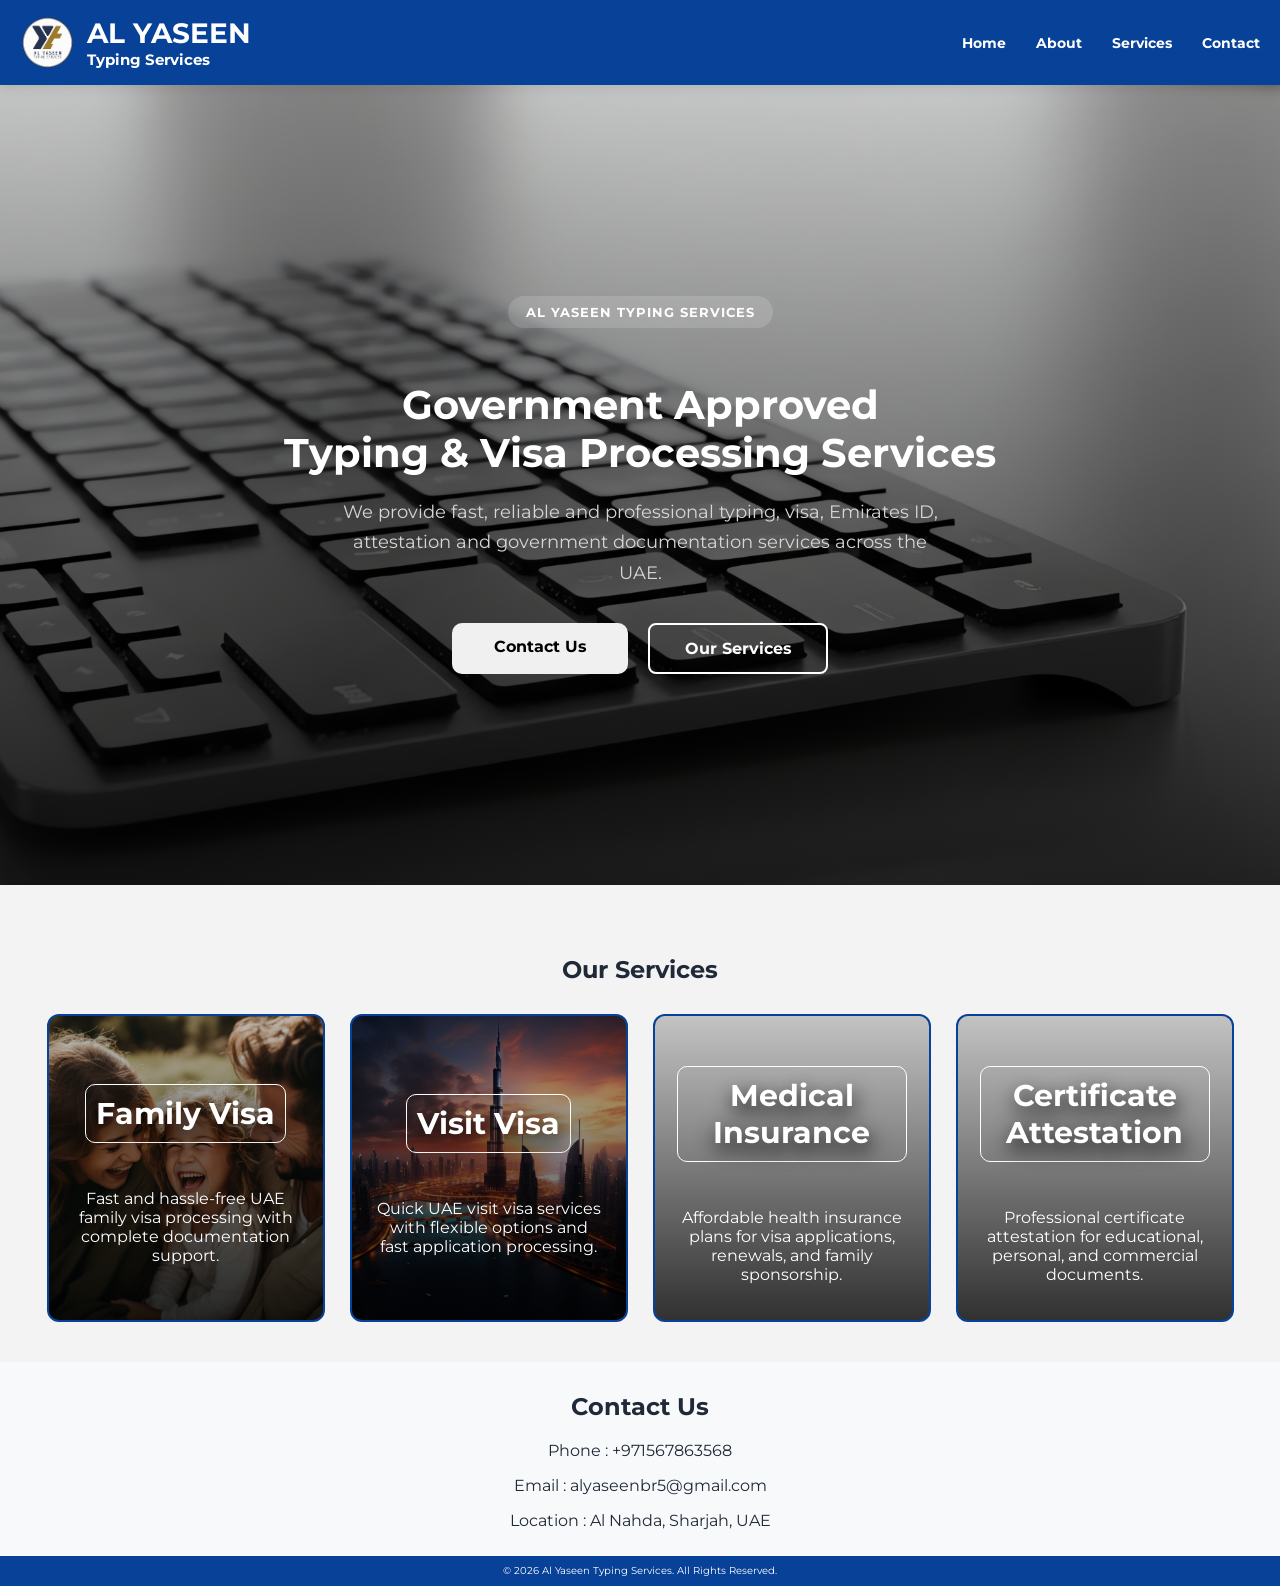
==== index.html @ 291fae6a "css upodations" ====
<!DOCTYPE html>
<html lang="en">

<head>

    <meta charset="UTF-8">

    <meta name="viewport" content="width=device-width, initial-scale=1.0">

    <title>Al Yaseen Typing Services</title>

    <link rel="icon" type="image/png" href="images/favicon.png">

    <link rel="preconnect" href="https://fonts.googleapis.com">

    <link rel="preconnect" href="https://fonts.gstatic.com" crossorigin>

    <link href="https://fonts.googleapis.com/css2?family=Montserrat:wght@400;600;700&display=swap" rel="stylesheet"> 

    <link rel="stylesheet" href="css/style.css">

</head>

<body>

    <header>

        <div class="logo">

            <img src="images/logo.png" alt="Al Yaseen Logo">

            <div class="logo-text">

                <h1>AL YASEEN</h1>
                <p>Typing Services</p>
                
            </div>
        </div>

        <nav>

            <a href="#">Home</a>

            <a href="#">About</a>

            <a href="#">Services</a>

            <a href="#">Contact</a>

        </nav>

    </header>
    
    <section id="hero">

        <span class="hero-tag">
            AL YASEEN TYPING SERVICES </span>

        <h2>Government Approved <br> Typing & Visa Processing Services</h2>
        
        <p>
            We provide fast, reliable and professional typing,
            visa, Emirates ID, attestation and government
            documentation services across the UAE.
        </p>

        <div class="hero-buttons">

            <a href="#contact" class="btn-primary">Contact Us</a>
            <a href="#services" class="btn-secondary">Our Services</a>
            
        </div>
    </section>

    <section id="services">

        <h2>Our Services</h2>

        <div class="services-container">

        <div class = "service-card family-card" >
            <h3>Family Visa </h3>

            <p>
                Fast and hassle-free UAE family visa processing with complete documentation support.
            </p>
        </div>

        <div class = "service-card visit-card" >
            <h3>Visit Visa</h3>
            <p>
                Quick UAE visit visa services with flexible options and fast application processing.
            </p>
        </div>

        <div class = "service-card medical-card">
            <h3>Medical Insurance</h3>
            <p>
                Affordable health insurance plans for visa applications, renewals, and family sponsorship.
            </p>
        </div>

        <div class = "service-card attestation-card" >
            <h3>Certificate Attestation</h3>
            <p>
                Professional certificate attestation for educational, personal, and commercial documents.
            </p>
        </div>
        </div>
    </section>


    <section id="contact">
        <h2>Contact Us</h2>

        <p>Phone : +971567863568</p>

        <p>Email : alyaseenbr5@gmail.com</p>

        <p>Location : Al Nahda, Sharjah, UAE</p>
    </section>
    
    <footer>
        <p>
            © 2026 Al Yaseen Typing Services. All Rights Reserved.
        </p>
    </footer>

</body>

</html>
---- css/style.css ----
body{
background-color: #f3f3f3;
font-family:'Montserrat',sans-serif;
color:#1F2937;
margin: 0;
padding: 0;
}

header{
    background-color: #084298;
    color: white;
    display: flex;
    justify-content: space-between;
    align-items: center;
    padding: 15px 20px;
    font-family: 'Montserrat', sans-serif;
    position: sticky;
    top: 0;
    box-shadow: 0 2px 12px rgba(0,0,0,.10);
    z-index: 1000;
    
}

header h1{
    margin: 0;
    font-size: 30px;
}

.logo{
    display: flex;
    align-items: center;
    gap: 12px;
}

.logo img{
    width: 55px;
    height: 55px;
}

.logo-text h1{
    margin: 0;
    font-size: 28px;
}

.logo-text p{
    margin: 0;
    font-size: 15px;
    color: #ffffff;
    font-weight: bold;
}

nav{
    display: flex;
    gap: 30px;
    margin: 0;

}

nav a{
    color: white;
    text-decoration: none;
    font-size: 14px;
    font-weight: bold;
    position: relative;
    transition: .3s;
}

nav a:hover{
    color: #dbb04d;
}

#hero {

    background: linear-gradient(rgba(0,0,0,0.20), rgba(0,0,0,0.80)),url("../images/hero.jpg");
    background-size: cover;
    background-position: center;
    background-repeat: no-repeat;

    text-align: center;
    min-height:80vh;
    display:flex;
    flex-direction:column;
    justify-content:center;
    align-items: center;
    
}

.hero-tag{
    display: inline-block;
    background-color: rgba(255,255,255,0.15);
    color: white;
    padding: 8px 18px;
    border-radius: 50px;
    font-size: 13px;
    font-weight: bold;
    letter-spacing: 1px;
    margin-bottom: 20px;
}

#hero h2{
    font-size: 40px;
    line-height: 1.2;
    margin-bottom: 20px;
    color: white;
}

#hero p {
    font-size: 18px;
    max-width: 600px;
    margin: 0 auto;
    line-height: 1.7;
    color: #d6d6d6;
}


.hero-buttons{
    display: flex;
    justify-content: center;
    gap: 20px;
    margin-top: 35px;
}

.btn-primary{
    background-color: #f0f0f0;
    color: rgb(0, 0, 0);
    text-decoration: none;
    padding: 14px 28px;
    border-radius: 10px;
    font-weight: bold;
    transition: 0.3s;
    width: 120px;
    

}

.btn-primary:hover{
    background-color: #0b5ed7;
    color: white;
    transform:translateY(-3px);
    box-shadow:0 8px 20px rgba(0,0,0,.25);
}

.btn-secondary{
    background: transparent;
    color: white;
    text-decoration: none;
    padding: 14px 28px;
    border: 2px solid white;
    border-radius: 8px;
    font-weight: bold;
    transition: 0.3s;
    width: 120px;
}

.btn-secondary:hover{
    background-color: white;
    color: #084298;
    transform:translateY(-3px);
    box-shadow:0 8px 20px rgba(0,0,0,.25);
}

.services-container{
    display: flex;
    justify-content: center;
    gap: 25px;
    flex-wrap: wrap;
    align-items: center;
    
}

.service-card {
    display: flex;
    flex-direction: column;
    justify-content: center;
    align-items: center;
    background-color: rgb(255, 255, 255);
    padding: 22px;
    border: 2px solid #084298;
    border-radius: 12px;
    text-align: center;
    transition: transform 0.3s ease, box-shadow 0.3s ease;
    width: 230px;
    color: white;
    height: 260px;
}
.service-card h3{
    color: #ffffff;
    font-weight: bold;
    font-size: 30px;
    text-shadow: 2px 8px 20px rgba(0,0,0,1);
    border: 1px solid;
    padding: 10px;
    border-radius: 10px;

}

.service-card:hover{
    transform: scale(1.05);
    box-shadow: 0 8px 20px rgba(0,0,0,0.15);
    border-color:#FFD166;
}

.family-card{
    background: linear-gradient(rgba(0,0,0,0.20),rgba(0,0,0,0.80)),url("../images/family.jpg");
    background-size: cover;
    background-position: center;
    background-repeat: no-repeat;
}

.visit-card{
    background: linear-gradient(rgba(0,0,0,0.20),rgba(0,0,0,0.80)),url("../images/visit.jpg");
    background-size: cover;
    background-position: center;
    background-repeat: no-repeat;
}

.medical-card{
    background: linear-gradient(rgba(0,0,0,0.20),rgba(0,0,0,0.80)),url("../images/medical.jpeg");
    background-size: cover;
    background-position: center;
    background-repeat: no-repeat;
}

.attestation-card{
    background: linear-gradient(rgba(0,0,0,0.20),rgba(0,0,0,0.80)),url("../images/attestation.jpg");
    background-size: cover;
    background-position: center;
    background-repeat: no-repeat;
}

#services h2{
    text-align: center;
    padding: 10px;
}

section{
    padding:40px 20px;
}

#contact {
    background: #F8F9FA;
    text-align: center;
    padding: 10px;
}

footer{

    background:#084298;
    color:white;
    display: flex;
    justify-content: center;
    align-items: center;
    text-align:center ;
    padding:5px;
    height: 20px;
    font-size: 10px;
    

}
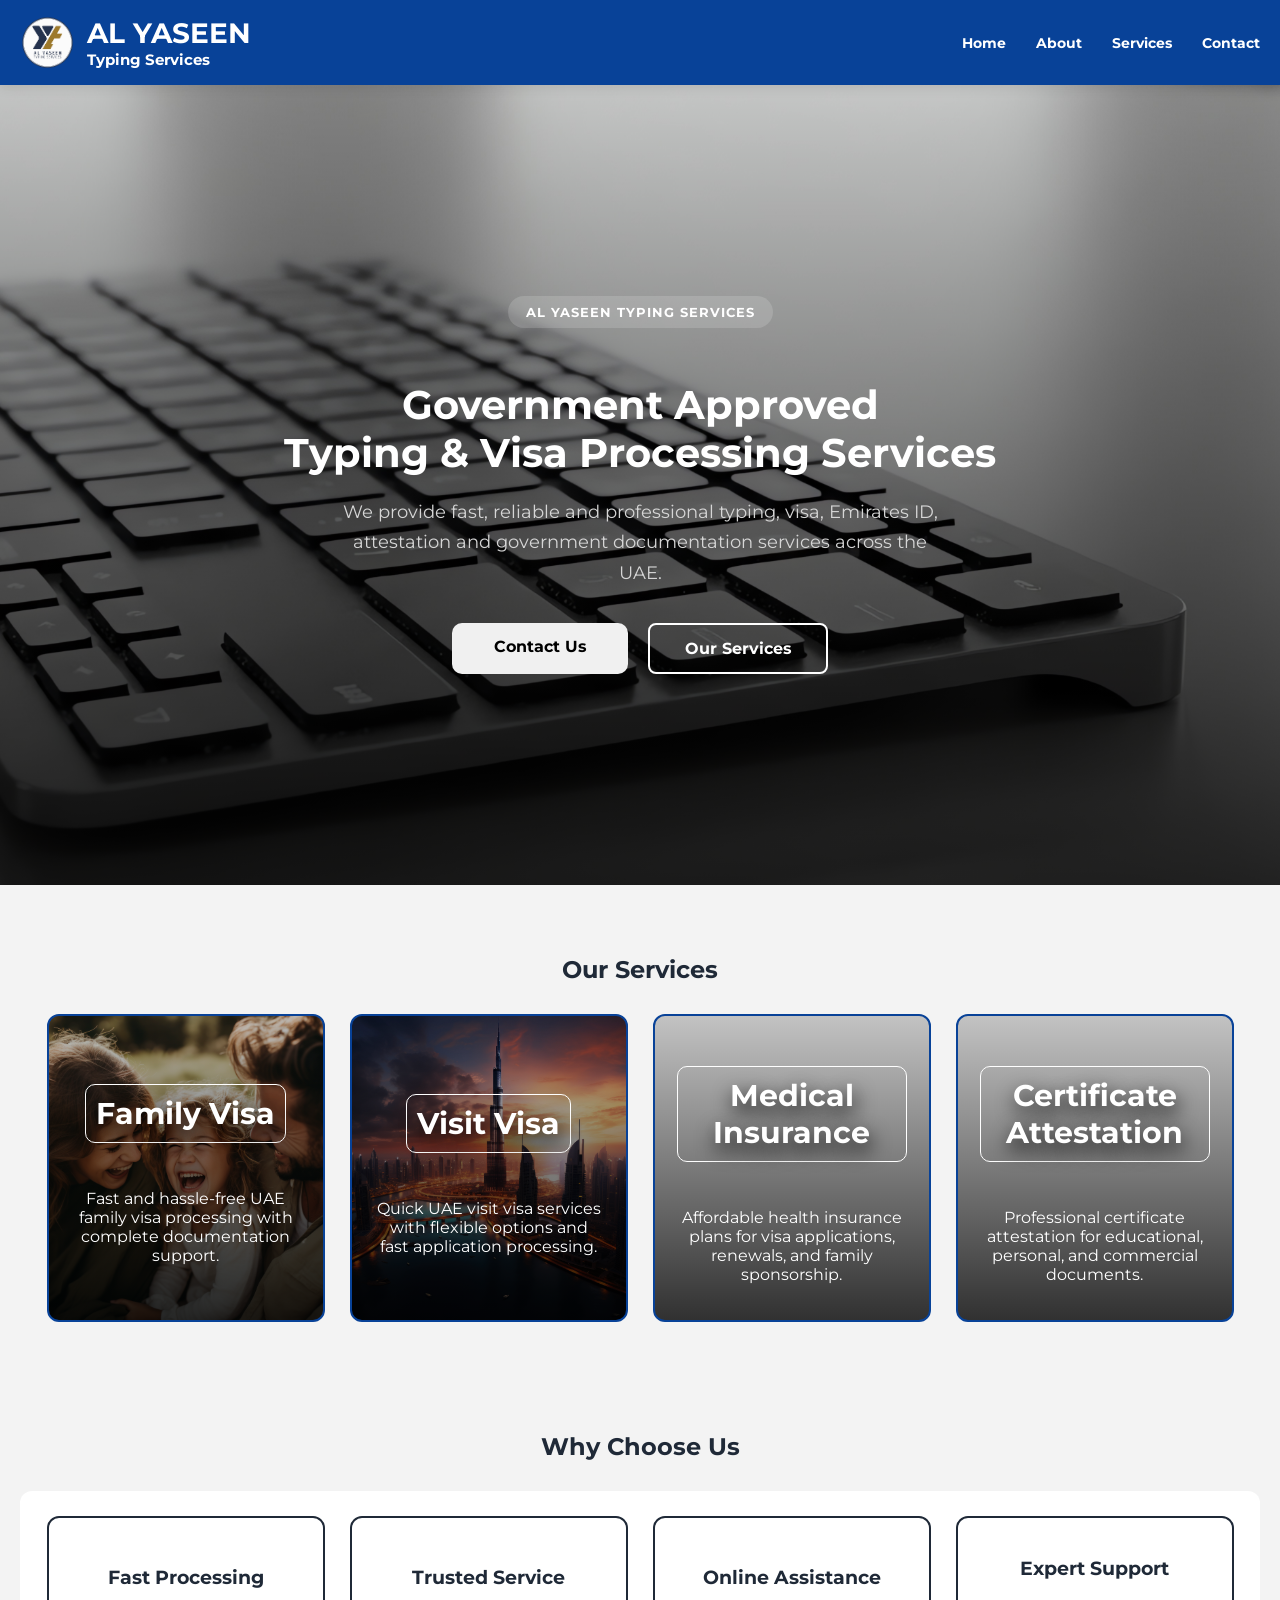
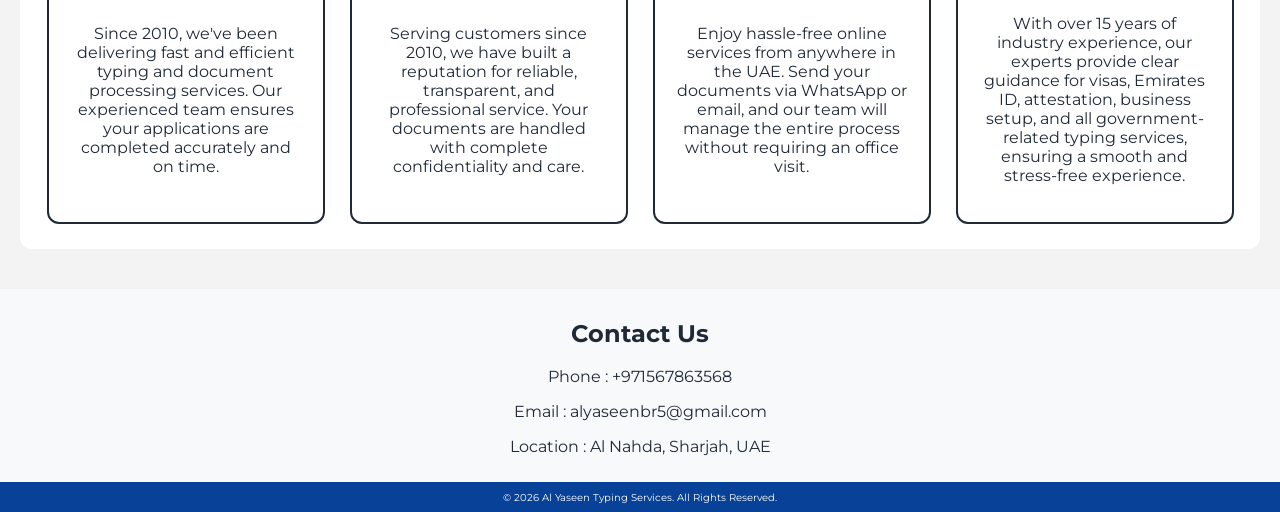
==== commit e81b9110: "pseudo" ====
--- a/index.html
+++ b/index.html
@@ -109,6 +109,39 @@
         </div>
     </section>
 
+    <section id="why">
+        
+            <h2>Why Choose Us</h2>
+            <div class="why-container">
+                <div class="whyus">
+                    <h3>Fast Processing</h3>
+                    <p>
+                        Since 2010, we've been delivering fast and efficient typing and document processing services. Our experienced team ensures your applications are completed accurately and on time.
+                    </p>
+                </div>
+
+                <div class="whyus">
+                    <h3>Trusted Service</h3>
+                    <p>
+                        Serving customers since 2010, we have built a reputation for reliable, transparent, and professional service. Your documents are handled with complete confidentiality and care.
+                    </p>
+                </div>
+
+                <div class="whyus">
+                    <h3>Online Assistance</h3>
+                    <p>
+                        Enjoy hassle-free online services from anywhere in the UAE. Send your documents via WhatsApp or email, and our team will manage the entire process without requiring an office visit.
+                    </p>
+                </div>
+                
+                <div class="whyus">
+                    <h3>Expert Support</h3>
+                    <p>
+                        With over 15 years of industry experience, our experts provide clear guidance for visas, Emirates ID, attestation, business setup, and all government-related typing services, ensuring a smooth and stress-free experience.
+                    </p>
+                </div>
+         </div>
+    </section>
 
     <section id="contact">
         <h2>Contact Us</h2>
--- a/css/style.css
+++ b/css/style.css
@@ -63,10 +63,27 @@
     font-weight: bold;
     position: relative;
     transition: .3s;
+    position: relative;
 }
 
 nav a:hover{
     color: #dbb04d;
+}
+
+nav a::after{
+    content: "";
+    position: absolute;
+    width: 0;
+    height: 2px;
+    left: 0;
+    bottom: -5px;
+    transition: width .3s ease;
+    background: #f3f3f3;
+    display: block;
+}
+
+nav a:hover::after{
+    width: 100%;
 }
 
 #hero {
@@ -237,6 +254,36 @@
     padding:40px 20px;
 }
 
+.why-container{
+    display: flex;
+    justify-content: center;
+    align-items: center;
+    flex-wrap: wrap;
+    padding: 25px;
+    gap: 25px;
+    background-color: white;
+    border-radius: 12px;
+}
+
+#why h2{
+    text-align: center;
+    padding: 10px;
+}
+
+.whyus{
+    display: flex;
+    flex-direction: column;
+    justify-content: center;
+    width: 230px;
+    background-color: rgb(255, 255, 255);;
+    padding: 22px;
+    border: 2px solid;
+    height: 260px;
+    text-align: center;
+    border-radius: 12px;
+    
+}
+
 #contact {
     background: #F8F9FA;
     text-align: center;
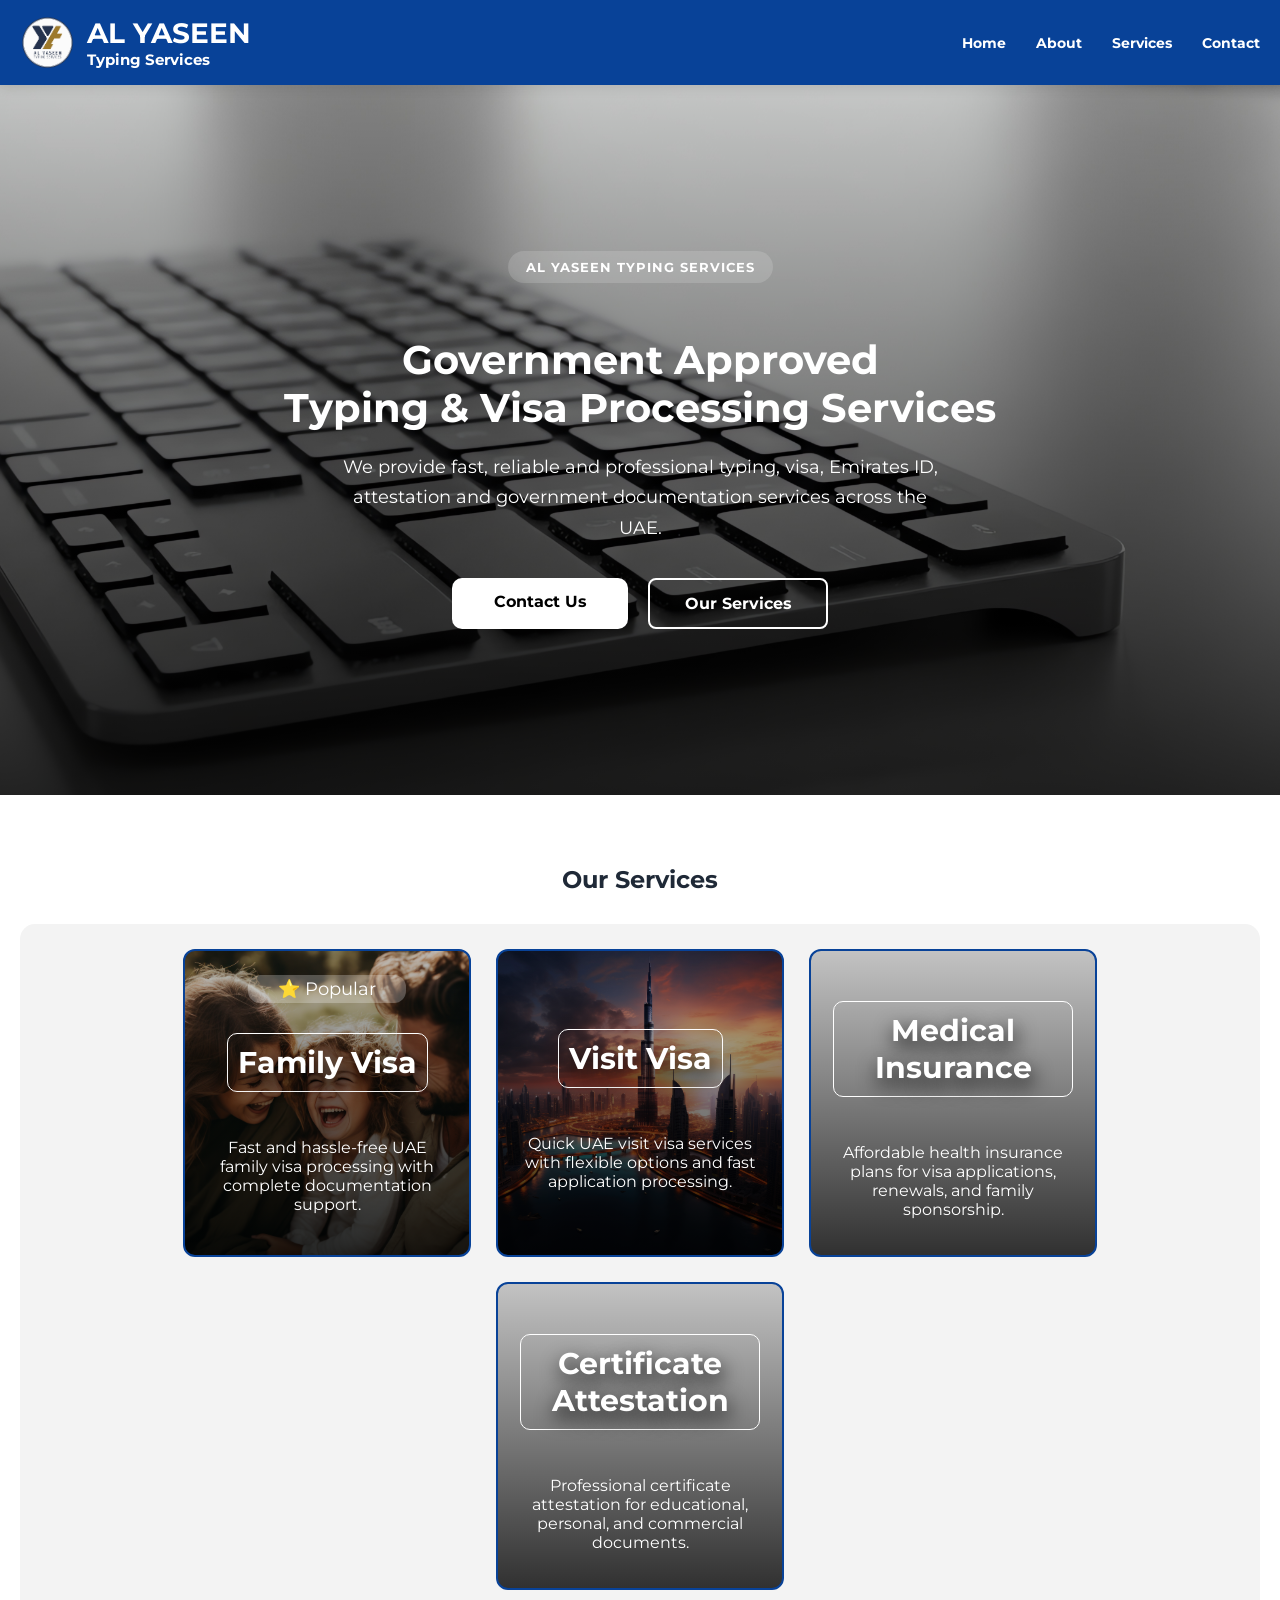
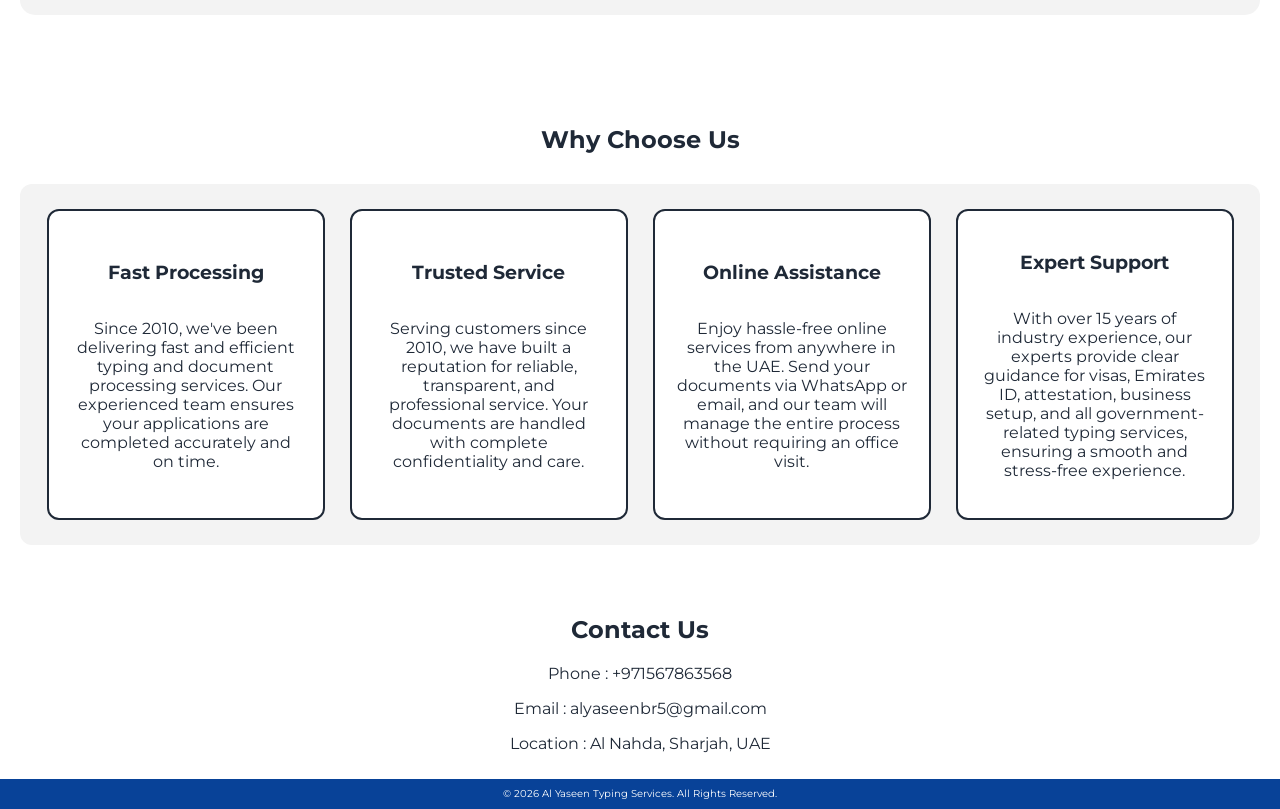
==== commit bc08d011: "new update" ====
--- a/index.html
+++ b/index.html
@@ -43,9 +43,9 @@
 
             <a href="#">About</a>
 
-            <a href="#">Services</a>
+            <a href="#services">Services</a>
 
-            <a href="#">Contact</a>
+            <a href="#contact">Contact</a>
 
         </nav>
 
@@ -79,6 +79,7 @@
         <div class="services-container">
 
         <div class = "service-card family-card" >
+            <span id="fam-badge">⭐ Popular</span>
             <h3>Family Visa </h3>
 
             <p>
@@ -137,7 +138,7 @@
                 <div class="whyus">
                     <h3>Expert Support</h3>
                     <p>
-                        With over 15 years of industry experience, our experts provide clear guidance for visas, Emirates ID, attestation, business setup, and all government-related typing services, ensuring a smooth and stress-free experience.
+                       With over 15 years of industry experience, our experts provide clear guidance for visas, Emirates ID, attestation, business setup, and all government-related typing services, ensuring a smooth and stress-free experience.
                     </p>
                 </div>
          </div>
--- a/css/style.css
+++ b/css/style.css
@@ -1,14 +1,23 @@
+:root{
+    --primary-color:#084298;
+    --secondary-color:#dbb04d;
+    --text-color:#1F2937;
+    --background-color:#f3f3f3;
+    --white:#ffffff;
+    --container-bg :#f1f1f1;
+}
+
 body{
-background-color: #f3f3f3;
+background-color: var(--white);
 font-family:'Montserrat',sans-serif;
-color:#1F2937;
+color:var(--text-color);
 margin: 0;
 padding: 0;
 }
 
 header{
-    background-color: #084298;
-    color: white;
+    background-color: var(--primary-color);
+    color: var(--white);
     display: flex;
     justify-content: space-between;
     align-items: center;
@@ -45,7 +54,7 @@
 .logo-text p{
     margin: 0;
     font-size: 15px;
-    color: #ffffff;
+    color: var(--white);
     font-weight: bold;
 }
 
@@ -57,7 +66,7 @@
 }
 
 nav a{
-    color: white;
+    color: var(--white);
     text-decoration: none;
     font-size: 14px;
     font-weight: bold;
@@ -67,7 +76,7 @@
 }
 
 nav a:hover{
-    color: #dbb04d;
+    color: var(--secondary-color);
 }
 
 nav a::after{
@@ -78,7 +87,7 @@
     left: 0;
     bottom: -5px;
     transition: width .3s ease;
-    background: #f3f3f3;
+    background: var(--background-color);
     display: block;
 }
 
@@ -94,7 +103,7 @@
     background-repeat: no-repeat;
 
     text-align: center;
-    min-height:80vh;
+    min-height:70vh;
     display:flex;
     flex-direction:column;
     justify-content:center;
@@ -105,7 +114,7 @@
 .hero-tag{
     display: inline-block;
     background-color: rgba(255,255,255,0.15);
-    color: white;
+    color: var(--white);
     padding: 8px 18px;
     border-radius: 50px;
     font-size: 13px;
@@ -118,7 +127,7 @@
     font-size: 40px;
     line-height: 1.2;
     margin-bottom: 20px;
-    color: white;
+    color: var(--white);
 }
 
 #hero p {
@@ -126,7 +135,7 @@
     max-width: 600px;
     margin: 0 auto;
     line-height: 1.7;
-    color: #d6d6d6;
+    color: var(--white);
 }
 
 
@@ -138,7 +147,7 @@
 }
 
 .btn-primary{
-    background-color: #f0f0f0;
+    background-color: var(--white);
     color: rgb(0, 0, 0);
     text-decoration: none;
     padding: 14px 28px;
@@ -151,15 +160,15 @@
 }
 
 .btn-primary:hover{
-    background-color: #0b5ed7;
-    color: white;
+    background-color: var(--primary-color);
+    color: var(--white);
     transform:translateY(-3px);
     box-shadow:0 8px 20px rgba(0,0,0,.25);
 }
 
 .btn-secondary{
     background: transparent;
-    color: white;
+    color: var(--white);
     text-decoration: none;
     padding: 14px 28px;
     border: 2px solid white;
@@ -170,8 +179,8 @@
 }
 
 .btn-secondary:hover{
-    background-color: white;
-    color: #084298;
+    background-color: var(--white);
+    color: var(--primary-color);
     transform:translateY(-3px);
     box-shadow:0 8px 20px rgba(0,0,0,.25);
 }
@@ -182,26 +191,52 @@
     gap: 25px;
     flex-wrap: wrap;
     align-items: center;
-    
-}
+    padding: 25px;
+    background-color: var(--background-color);
+    border-radius: 15px;
+
+
+}
+
+/* .services-container{
+    display: grid;
+    grid-template-columns: repeat(3, 1fr);
+    gap: 30px;
+    max-width: 1200px;
+    margin: 0 auto;
+    background-color: var(--background-color);
+}
+
+@media (max-width:768px){
+    .services-container{
+        grid-template-columns: repeat(2, 1fr);
+    }
+}
+
+@media (max-width:480px){
+    .services-container{
+        grid-template-columns: 1fr;
+    }
+} */
 
 .service-card {
     display: flex;
     flex-direction: column;
     justify-content: center;
     align-items: center;
-    background-color: rgb(255, 255, 255);
+    background-color: #f1f1f1;
     padding: 22px;
-    border: 2px solid #084298;
+    border: 2px solid var(--primary-color);
     border-radius: 12px;
     text-align: center;
     transition: transform 0.3s ease, box-shadow 0.3s ease;
-    width: 230px;
-    color: white;
+    width: 240px;
+    color: var(--white);
     height: 260px;
+    
 }
 .service-card h3{
-    color: #ffffff;
+    color: var(--white);
     font-weight: bold;
     font-size: 30px;
     text-shadow: 2px 8px 20px rgba(0,0,0,1);
@@ -211,10 +246,19 @@
 
 }
 
+#fam-badge{
+    display: inline-block;
+    background-color: rgba(255, 255, 255, 0.25);
+    padding: 3px 30px;
+    border-radius: 12px;
+    font-size: large;
+}
+
+
 .service-card:hover{
     transform: scale(1.05);
     box-shadow: 0 8px 20px rgba(0,0,0,0.15);
-    border-color:#FFD166;
+    border-color: var(--secondary-color);
 }
 
 .family-card{
@@ -254,14 +298,19 @@
     padding:40px 20px;
 }
 
+#why{
+    background-color: var(--white);
+    text-align: center;
+}
+
 .why-container{
     display: flex;
     justify-content: center;
-    align-items: center;
+    align-items: stretch;
     flex-wrap: wrap;
     padding: 25px;
     gap: 25px;
-    background-color: white;
+    background-color: var(--background-color);
     border-radius: 12px;
 }
 
@@ -274,26 +323,27 @@
     display: flex;
     flex-direction: column;
     justify-content: center;
+    align-items: center;
     width: 230px;
-    background-color: rgb(255, 255, 255);;
+    background-color: var(--white);;
     padding: 22px;
     border: 2px solid;
-    height: 260px;
+    min-height: 260px;
     text-align: center;
     border-radius: 12px;
     
 }
 
 #contact {
-    background: #F8F9FA;
+    background: var(--white);
     text-align: center;
     padding: 10px;
 }
 
 footer{
 
-    background:#084298;
-    color:white;
+    background: var(--primary-color);
+    color:var(--white);
     display: flex;
     justify-content: center;
     align-items: center;
@@ -302,5 +352,40 @@
     height: 20px;
     font-size: 10px;
     
-
-}+}
+
+@media (max-width:768px){
+    #hero h2{
+    font-size: 28px;
+    }
+    #hero p{
+        font-size: 16px;
+    }
+    .hero-tag{
+        font-size: 10px;
+    }
+    nav a{
+        font-size: 12px;
+    }
+    .logo img{
+        width: 40px;
+        height: 40px;
+    }
+    .logo-text h1{
+        font-size: 22px;
+    }
+    .logo-text p{
+    font-size: 14px;
+    }
+    header{
+        flex-wrap: wrap;
+        align-items: center;
+        gap: 18px;
+        padding: 10px 15px;
+    }
+    .hero-buttons{
+        flex-wrap: wrap;
+    }
+
+}
+
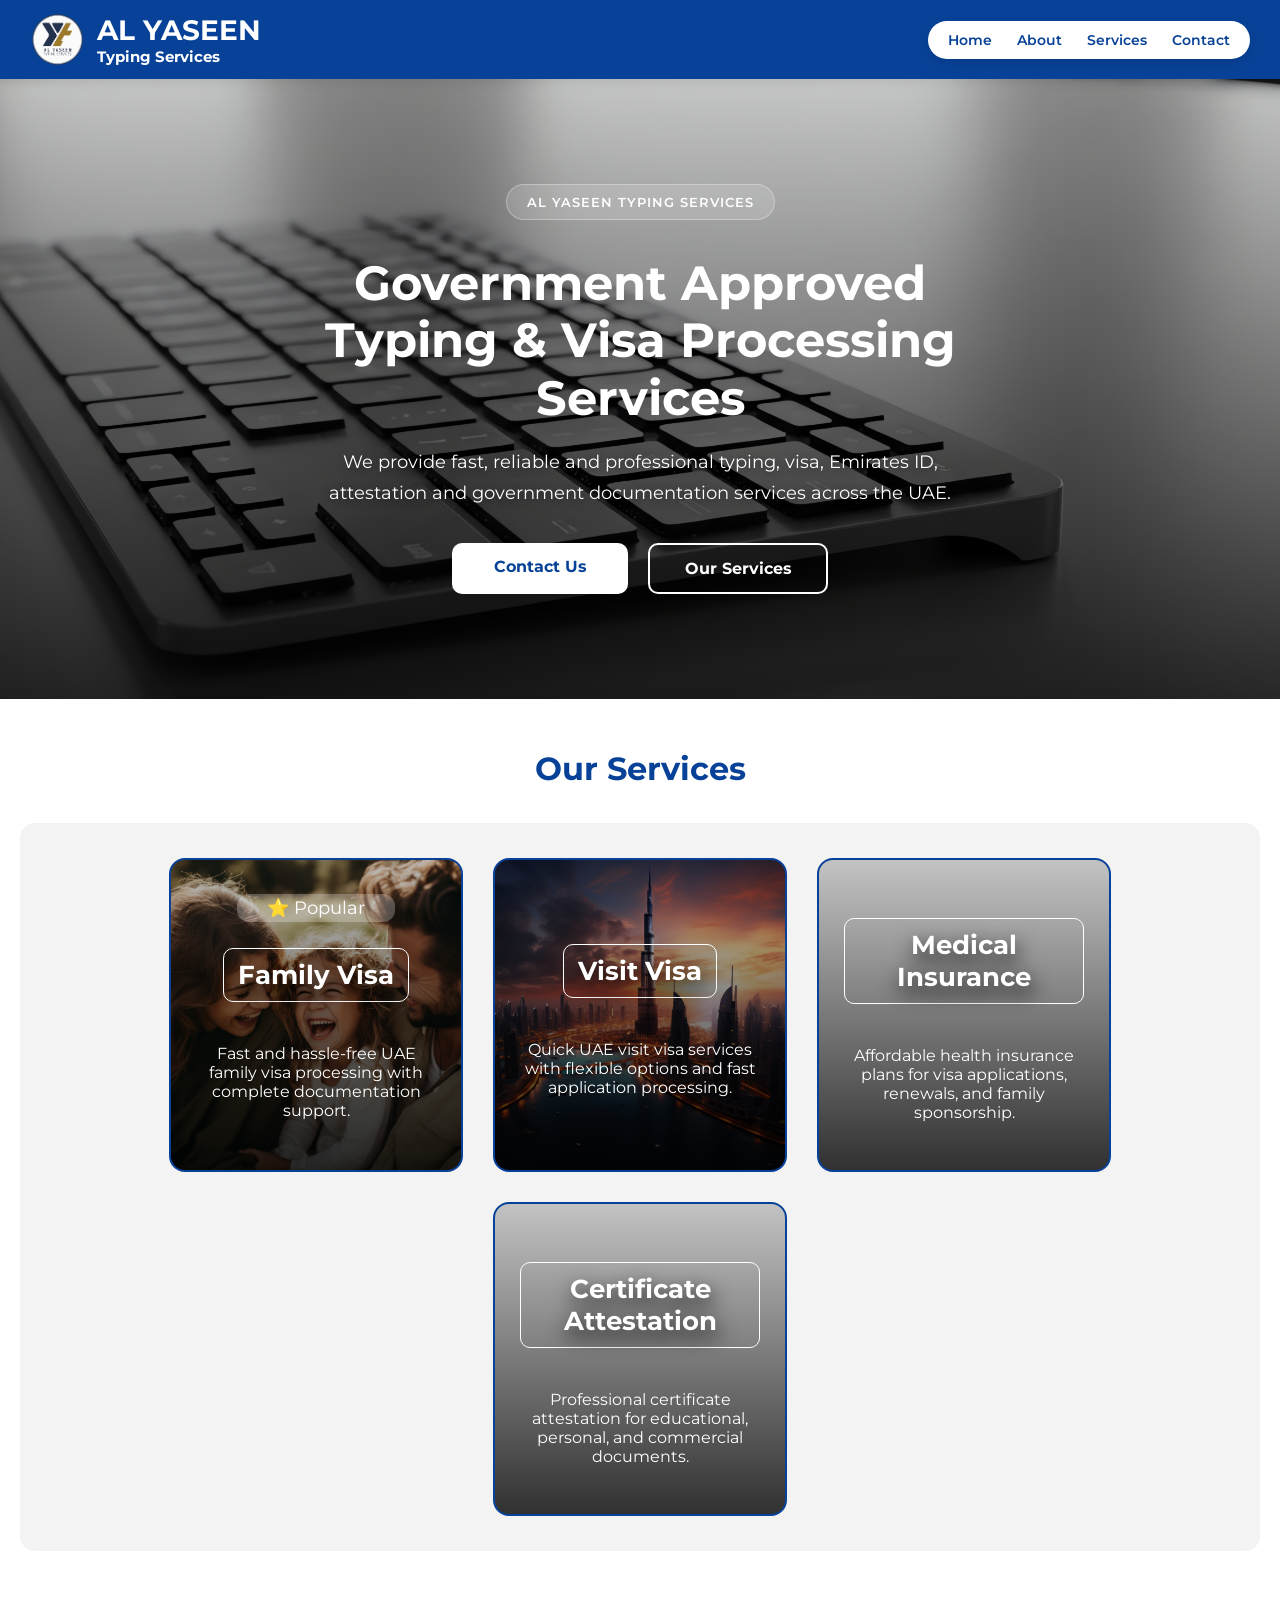
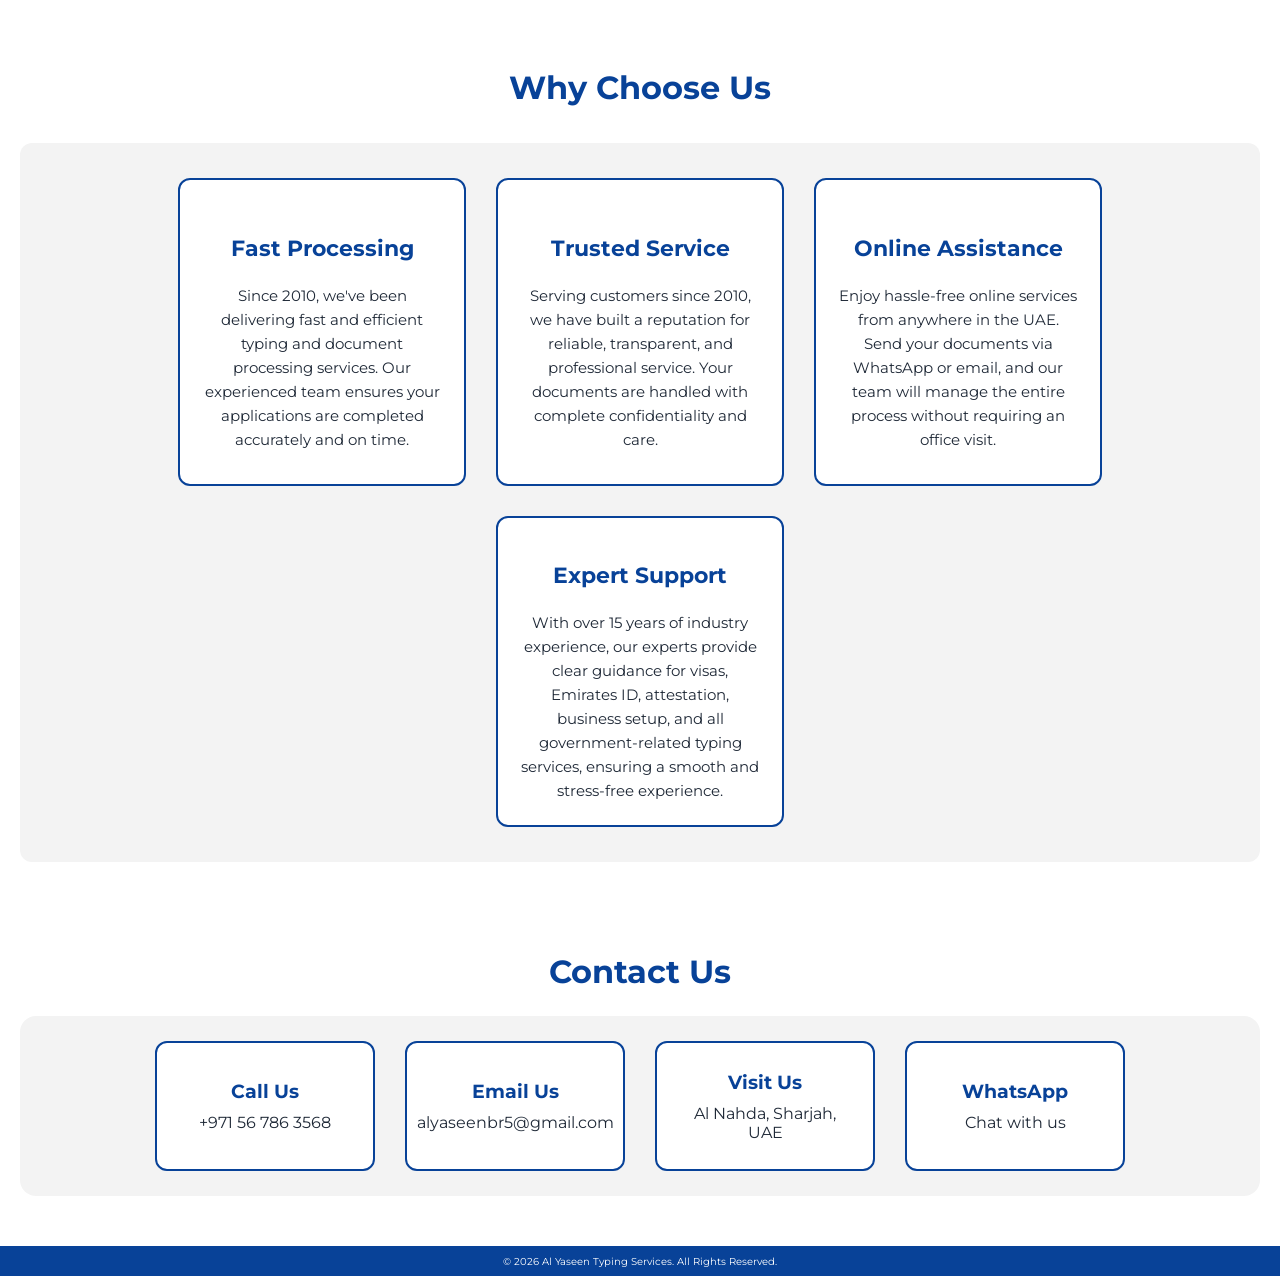
==== commit 255296d0: "new css updations" ====
--- a/index.html
+++ b/index.html
@@ -20,6 +20,8 @@
     <link rel="stylesheet" href="css/style.css">
 
 </head>
+
+<div id="overlay"></div>
 
 <body>
 
@@ -39,15 +41,22 @@
 
         <nav>
 
-            <a href="#">Home</a>
-
-            <a href="#">About</a>
+            <div class="nav-header">
+                <span>AL YASEEN TYPING</span>
+                <button id="closeBtn">✕</button>
+            </div>
+            
+            <a href="#hero">Home</a>
+
+            <a href="#why">About</a>
 
             <a href="#services">Services</a>
 
             <a href="#contact">Contact</a>
 
         </nav>
+
+        <button id="menuBtn">☰</button>
 
     </header>
     
@@ -145,14 +154,40 @@
     </section>
 
     <section id="contact">
-        <h2>Contact Us</h2>
-
-        <p>Phone : +971567863568</p>
-
-        <p>Email : alyaseenbr5@gmail.com</p>
-
-        <p>Location : Al Nahda, Sharjah, UAE</p>
-    </section>
+    <h2>Contact Us</h2>
+
+    <div class="contact-container">
+
+        <a href="tel:+971567863568" class="contact-card">
+            <h3>Call Us</h3>
+            <p>+971 56 786 3568</p>
+        </a>
+
+        <a href="mailto:alyaseenbr5@gmail.com" class="contact-card">
+            <h3>Email Us</h3>
+            <p>alyaseenbr5@gmail.com</p>
+        </a>
+
+        <a href="https://www.google.com/maps/search/?api=1&query=Al+Yaseen+Typing+Services+BR-5+Al+Nahda+Sharjah"
+        class="contact-card"
+        target="_blank">
+
+            <h3>Visit Us</h3>
+            <p>Al Nahda, Sharjah, UAE</p>
+
+        </a>
+
+        <a href="https://wa.me/971567863568?text=Hello%20AL%20YASEEN%2C%20I%20would%20like%20to%20make%20an%20enquiry."
+        class="contact-card"
+        target="_blank">
+
+            <h3>WhatsApp</h3>
+            <p>Chat with us</p>
+
+        </a>
+
+    </div>
+</section>
     
     <footer>
         <p>
@@ -160,6 +195,8 @@
         </p>
     </footer>
 
+<script src="js/script.js"></script>
+
 </body>
 
 </html>
--- a/css/style.css
+++ b/css/style.css
@@ -21,7 +21,7 @@
     display: flex;
     justify-content: space-between;
     align-items: center;
-    padding: 15px 20px;
+    padding: 12px 30px;
     font-family: 'Montserrat', sans-serif;
     position: sticky;
     top: 0;
@@ -58,25 +58,31 @@
     font-weight: bold;
 }
 
-nav{
-    display: flex;
-    gap: 30px;
+
+nav {
+    display: flex;
+    gap: 25px;
     margin: 0;
-
+    background-color: var(--white);
+    padding: 10px 20px;
+    border-radius: 30px;
+    align-items: center;
+    box-shadow: 0 4px 12px rgba(0, 0, 0, 0.12);
 }
 
 nav a{
-    color: var(--white);
+    color: var(--primary-color);
     text-decoration: none;
     font-size: 14px;
-    font-weight: bold;
+    font-weight: 600;
     position: relative;
-    transition: .3s;
+    transition: .3s ease;
     position: relative;
 }
 
 nav a:hover{
     color: var(--secondary-color);
+    transform: translateY(-1px);
 }
 
 nav a::after{
@@ -87,13 +93,40 @@
     left: 0;
     bottom: -5px;
     transition: width .3s ease;
-    background: var(--background-color);
+    background: var(--primary-color);
     display: block;
 }
 
 nav a:hover::after{
     width: 100%;
 }
+.nav-header{
+    display: none;
+}
+
+
+#menuBtn {
+    display: none;
+}
+#closeBtn{
+    display: none;
+}
+
+#overlay {
+    position: fixed;
+    top: 0;
+    left: 0;
+    width: 100%;
+    height: 100vh;
+    background: rgba(0, 0, 0, 0.5);
+    opacity: 0;
+    visibility: hidden;
+    transition: opacity 0.3s ease, visibility 0.3s ease;
+    z-index: 1500;
+}
+
+
+
 
 #hero {
 
@@ -103,7 +136,7 @@
     background-repeat: no-repeat;
 
     text-align: center;
-    min-height:70vh;
+    min-height:60vh;
     display:flex;
     flex-direction:column;
     justify-content:center;
@@ -115,27 +148,32 @@
     display: inline-block;
     background-color: rgba(255,255,255,0.15);
     color: var(--white);
-    padding: 8px 18px;
+    padding: 9px 20px;
+    border: 1px solid rgba(255, 255, 255, 0.3);
     border-radius: 50px;
     font-size: 13px;
-    font-weight: bold;
+    font-weight: 600;
     letter-spacing: 1px;
     margin-bottom: 20px;
-}
-
-#hero h2{
-    font-size: 40px;
+    backdrop-filter: blur(5px);
+}
+
+#hero h2 {
+    font-size: 48px;
     line-height: 1.2;
-    margin-bottom: 20px;
-    color: var(--white);
+    margin: 15px 0 20px;
+    color: var(--white);
+    max-width: 850px;
+    font-weight: 700;
 }
 
 #hero p {
     font-size: 18px;
-    max-width: 600px;
+    max-width: 650px;
     margin: 0 auto;
     line-height: 1.7;
     color: var(--white);
+    text-shadow: 0 2px 8px rgba(0, 0, 0, 0.5);
 }
 
 
@@ -148,13 +186,14 @@
 
 .btn-primary{
     background-color: var(--white);
-    color: rgb(0, 0, 0);
+    color: var(--primary-color);
     text-decoration: none;
     padding: 14px 28px;
     border-radius: 10px;
     font-weight: bold;
     transition: 0.3s;
-    width: 120px;
+    min-width: 120px;
+    text-align: center;
     
 
 }
@@ -172,10 +211,11 @@
     text-decoration: none;
     padding: 14px 28px;
     border: 2px solid white;
-    border-radius: 8px;
+    border-radius: 10px;
     font-weight: bold;
     transition: 0.3s;
-    width: 120px;
+    min-width: 120px;
+    text-align: center;
 }
 
 .btn-secondary:hover{
@@ -188,10 +228,10 @@
 .services-container{
     display: flex;
     justify-content: center;
-    gap: 25px;
+    gap: 30px;
     flex-wrap: wrap;
     align-items: center;
-    padding: 25px;
+    padding: 35px 25px;
     background-color: var(--background-color);
     border-radius: 15px;
 
@@ -225,24 +265,26 @@
     justify-content: center;
     align-items: center;
     background-color: #f1f1f1;
-    padding: 22px;
+    padding: 25px;
     border: 2px solid var(--primary-color);
-    border-radius: 12px;
+    border-radius: 16px;
     text-align: center;
     transition: transform 0.3s ease, box-shadow 0.3s ease;
     width: 240px;
-    color: var(--white);
-    height: 260px;
+    min-height: 260px;
+    color: var(--white);
+    
     
 }
 .service-card h3{
     color: var(--white);
-    font-weight: bold;
-    font-size: 30px;
+    font-weight: 700;
+    font-size: 26px;
     text-shadow: 2px 8px 20px rgba(0,0,0,1);
-    border: 1px solid;
-    padding: 10px;
+    border: 1px solid var(--white);
+    padding: 10px 14px;
     border-radius: 10px;
+    
 
 }
 
@@ -257,7 +299,7 @@
 
 .service-card:hover{
     transform: scale(1.05);
-    box-shadow: 0 8px 20px rgba(0,0,0,0.15);
+    box-shadow: 0 12px 25px rgba(0,0,0,0.18);
     border-color: var(--secondary-color);
 }
 
@@ -289,9 +331,12 @@
     background-repeat: no-repeat;
 }
 
-#services h2{
+#services h2 {
     text-align: center;
     padding: 10px;
+    margin: 0 0 25px;
+    font-size: 32px;
+    color: var(--primary-color);
 }
 
 section{
@@ -308,8 +353,8 @@
     justify-content: center;
     align-items: stretch;
     flex-wrap: wrap;
-    padding: 25px;
-    gap: 25px;
+    padding: 35px 25px;
+    gap: 30px;
     background-color: var(--background-color);
     border-radius: 12px;
 }
@@ -317,6 +362,8 @@
 #why h2{
     text-align: center;
     padding: 10px;
+    font-size: 32px;
+    color: var(--primary-color);
 }
 
 .whyus{
@@ -324,20 +371,88 @@
     flex-direction: column;
     justify-content: center;
     align-items: center;
-    width: 230px;
+    width: 240px;
     background-color: var(--white);;
     padding: 22px;
-    border: 2px solid;
+    border: 2px solid var(--primary-color);
     min-height: 260px;
     text-align: center;
     border-radius: 12px;
-    
+    transition: transform 0.3s ease, box-shadow 0.3s ease, border-color 0.3s ease;
+    
+}
+
+.whyus h3 {
+
+    color: var(--primary-color);
+    font-size: 22px;
+}
+
+.whyus p {
+    margin: 0;
+    line-height: 1.6;
+    font-size: 15px;
+    color: var(--text-color);
+}
+
+.whyus:hover {
+    transform: scale(1.03);
+    box-shadow: 0 8px 20px rgba(0, 0, 0, 0.12);
+    border-color: var(--secondary-color);
+}
+.contact-container {
+    display: flex;
+    justify-content: center;
+    gap: 30px;
+    flex-wrap: wrap;
+    margin-top: 20px;
+    background-color: var(--background-color);
+    padding: 25px 30px;
+    border-radius: 16px;
+}
+
+.contact-card {
+    width: 220px;
+    min-height: 130px;
+    padding: 20px;
+    background-color: var(--white);
+    border: 2px solid var(--primary-color);
+    border-radius: 12px;
+    text-decoration: none;
+    color: var(--text-color);
+    display: flex;
+    flex-direction: column;
+    justify-content: center;
+    align-items: center;
+    box-sizing: border-box;
+    transition: transform 0.3s ease, box-shadow 0.3s ease;
+}
+
+.contact-card h3 {
+    margin: 0 0 10px;
+    color: var(--primary-color);
+}
+
+.contact-card p {
+    margin: 0;
+}
+
+.contact-card:hover {
+    transform: scale(1.03);
+    box-shadow: 0 8px 20px rgba(0, 0, 0, 0.12);
+    border-color: var(--secondary-color);
 }
 
 #contact {
     background: var(--white);
     text-align: center;
-    padding: 10px;
+    padding: 50px 20px;
+}
+
+#contact h2 {
+    margin: 0 0 25px;
+    font-size: 32px;
+    color: var(--primary-color);
 }
 
 footer{
@@ -354,38 +469,143 @@
     
 }
 
+
 @media (max-width:768px){
+
     #hero h2{
-    font-size: 28px;
-    }
+        font-size: 28px;
+    }
+
     #hero p{
         font-size: 16px;
     }
+
     .hero-tag{
         font-size: 10px;
     }
-    nav a{
-        font-size: 12px;
-    }
+
     .logo img{
         width: 40px;
         height: 40px;
     }
+
     .logo-text h1{
         font-size: 22px;
     }
+
     .logo-text p{
-    font-size: 14px;
-    }
-    header{
-        flex-wrap: wrap;
+        font-size: 14px;
+    }
+
+    header {
+        flex-wrap: nowrap;
+        position: sticky;
+        padding: 10px 15px;
+        z-index: 3000;
+    }
+
+    /* Menu button */
+
+    #menuBtn{
+        display: block;
+        background: transparent;
+        border: none;
+        color: var(--white);
+        font-size: 24px;
+        cursor: pointer;
+    }
+    
+    #closeBtn {
+        display: block;
+        background: transparent;
+        border: none;
+        color: var(--text-color);
+        font-size: 24px;
+        cursor: pointer;
+        z-index: 2100;
+    }
+
+
+    /* Navigation */
+
+    nav {
+        display: none;
+        position: fixed;
+        top: 0;
+        right: 0;
+        width: 80%;
+        height: 100vh;
+        background-color: var(--white);
+        flex-direction: column;
+        align-items: flex-start;
+        gap: 0;
+        padding: 80px 30px 30px;
+        box-sizing: border-box;
+        z-index: 2000;
+    }
+
+    nav.active{
+        display: flex;
+    }
+
+    nav a {
+        width: 100%;
+        padding: 18px 0;
+        color: var(--text-color);
+        font-size: 16px;
+        text-align: left;
+        border-bottom: 1px solid #eeeeee;
+    }
+
+    nav a::after{
+        content: "";
+        position: absolute;
+        width: 0;
+        height: 2px;
+        left: 0;
+        bottom: -5px;
+        transition: width .3s ease;
+        background: var(--primary-color);
+        display: block;
+        
+    }
+    .nav-header {
+        width: 100%;
+        display: flex;
+        justify-content: space-between;
         align-items: center;
-        gap: 18px;
-        padding: 10px 15px;
-    }
+        padding-bottom: 20px;
+        margin-bottom: 10px;
+        border-bottom: 1px solid #eeeeee;
+    }
+
+    .nav-header span {
+        font-size: 20px;
+        font-weight: bold;
+        color: var(--primary-color);
+    }
+
     .hero-buttons{
         flex-wrap: wrap;
     }
-
-}
-
+    #overlay {
+        position: fixed;
+        top: 0;
+        left: 0;
+        width: 100%;
+        height: 100vh;
+        background: rgba(0, 0, 0, 0.5);
+        z-index: 1500;
+    }
+
+    #overlay.active {
+        opacity: 1;
+        visibility: visible;
+    }
+}
+
+
+
+
+
+
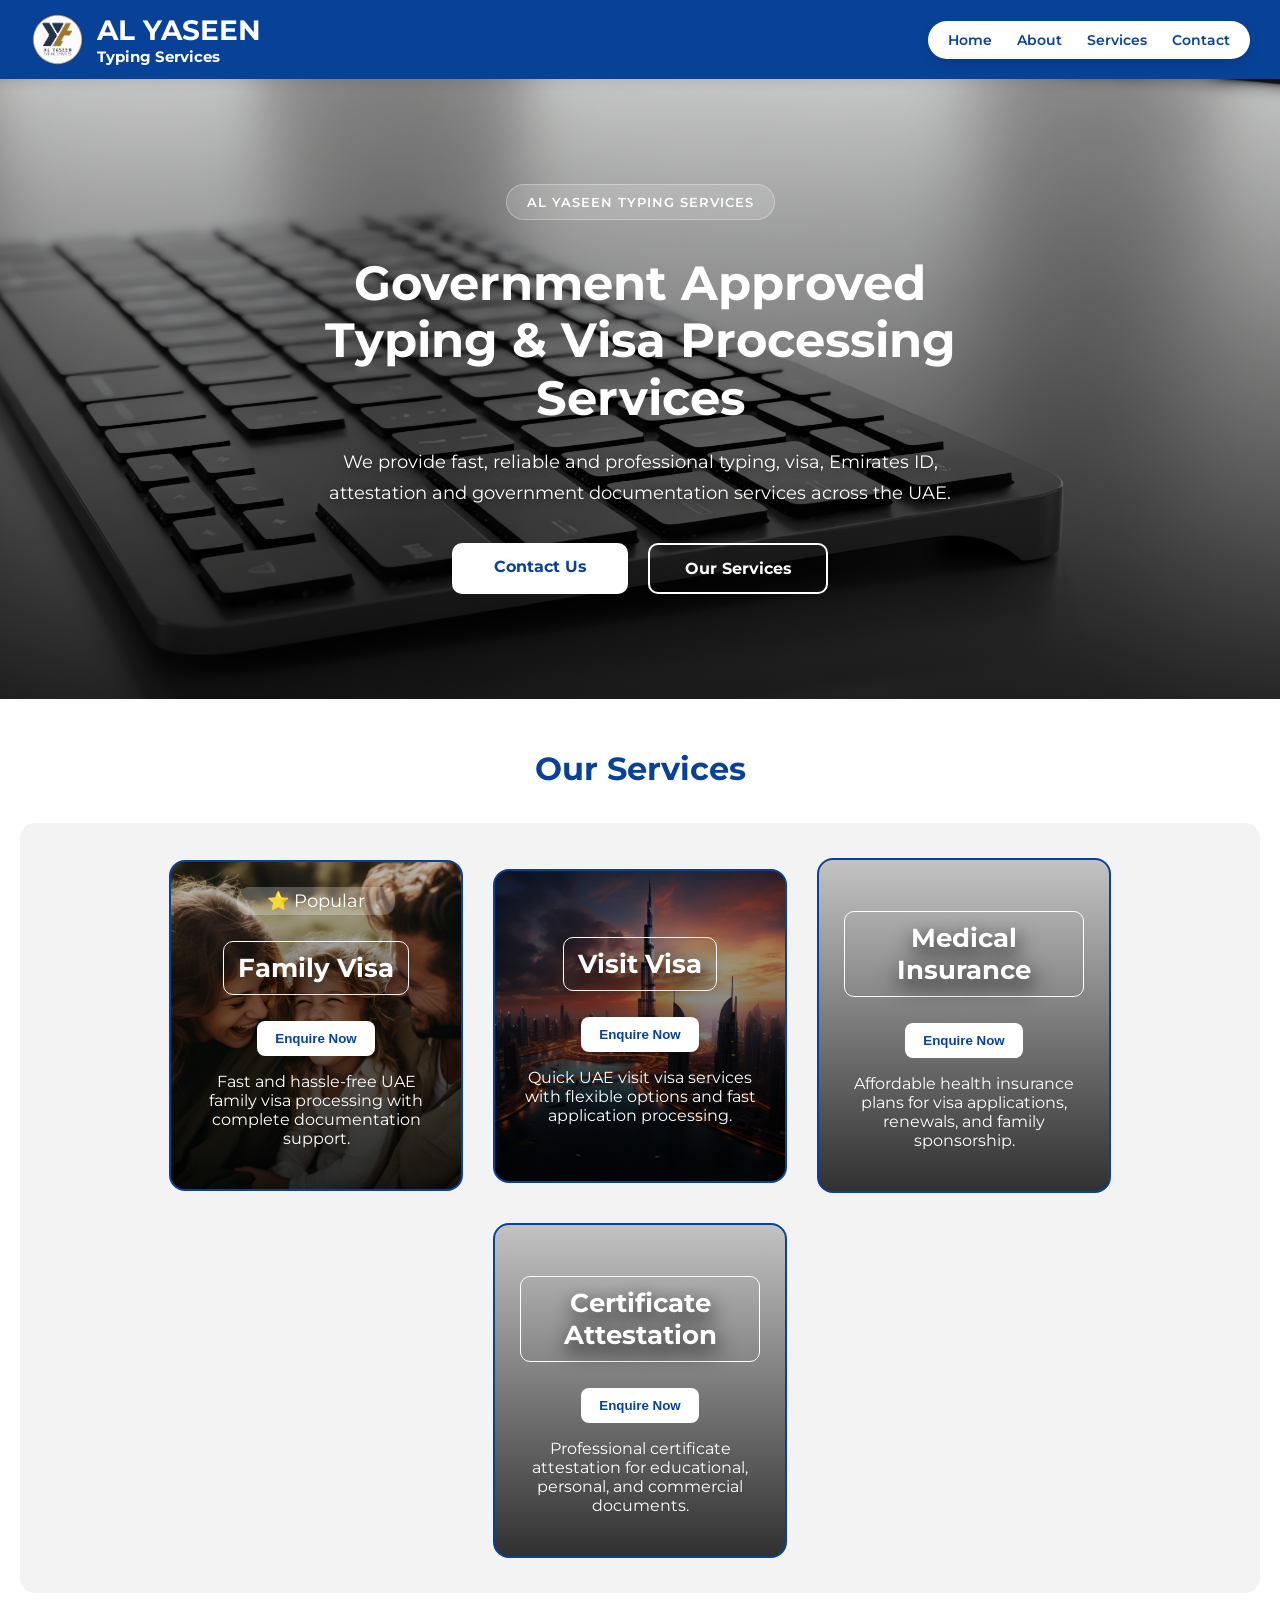
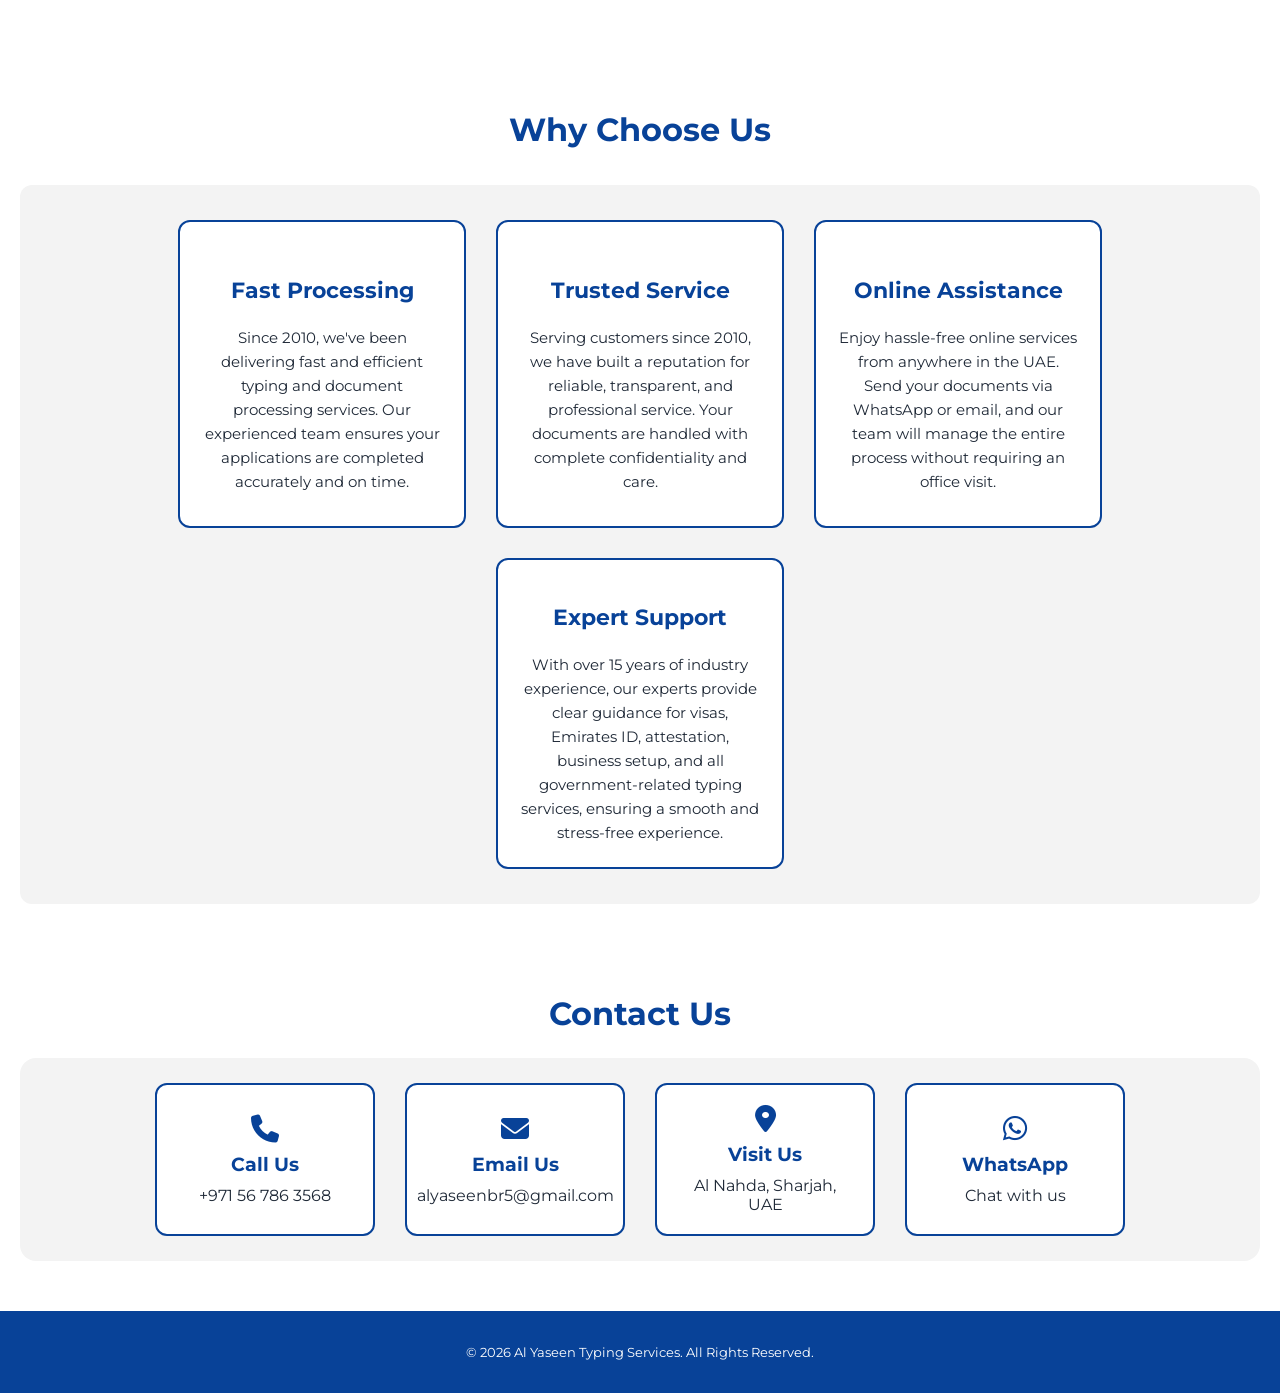
==== commit 8a2157c4: "new" ====
--- a/index.html
+++ b/index.html
@@ -18,6 +18,9 @@
     <link href="https://fonts.googleapis.com/css2?family=Montserrat:wght@400;600;700&display=swap" rel="stylesheet"> 
 
     <link rel="stylesheet" href="css/style.css">
+
+    <link rel="stylesheet"
+        href="https://cdnjs.cloudflare.com/ajax/libs/font-awesome/6.7.2/css/all.min.css">
 
 </head>
 
@@ -90,6 +93,9 @@
         <div class = "service-card family-card" >
             <span id="fam-badge">⭐ Popular</span>
             <h3>Family Visa </h3>
+            <button class="service-btn" data-service="Family Visa">
+                Enquire Now
+            </button>
 
             <p>
                 Fast and hassle-free UAE family visa processing with complete documentation support.
@@ -98,6 +104,9 @@
 
         <div class = "service-card visit-card" >
             <h3>Visit Visa</h3>
+            <button class="service-btn" data-service="Visit Visa">
+                Enquire Now
+            </button>
             <p>
                 Quick UAE visit visa services with flexible options and fast application processing.
             </p>
@@ -105,6 +114,9 @@
 
         <div class = "service-card medical-card">
             <h3>Medical Insurance</h3>
+            <button class="service-btn" data-service="Medical">
+                Enquire Now
+            </button>
             <p>
                 Affordable health insurance plans for visa applications, renewals, and family sponsorship.
             </p>
@@ -112,6 +124,9 @@
 
         <div class = "service-card attestation-card" >
             <h3>Certificate Attestation</h3>
+            <button class="service-btn" data-service="Certificate Attestation">
+                Enquire Now
+            </button>
             <p>
                 Professional certificate attestation for educational, personal, and commercial documents.
             </p>
@@ -159,11 +174,13 @@
     <div class="contact-container">
 
         <a href="tel:+971567863568" class="contact-card">
+            <i class="fa-solid fa-phone"></i>
             <h3>Call Us</h3>
             <p>+971 56 786 3568</p>
         </a>
 
         <a href="mailto:alyaseenbr5@gmail.com" class="contact-card">
+            <i class="fa-solid fa-envelope"></i>
             <h3>Email Us</h3>
             <p>alyaseenbr5@gmail.com</p>
         </a>
@@ -172,6 +189,7 @@
         class="contact-card"
         target="_blank">
 
+            <i class="fa-solid fa-location-dot"></i>
             <h3>Visit Us</h3>
             <p>Al Nahda, Sharjah, UAE</p>
 
@@ -181,6 +199,7 @@
         class="contact-card"
         target="_blank">
 
+            <i class="fa-brands fa-whatsapp"></i>
             <h3>WhatsApp</h3>
             <p>Chat with us</p>
 
--- a/css/style.css
+++ b/css/style.css
@@ -339,6 +339,23 @@
     color: var(--primary-color);
 }
 
+.service-btn {
+    background-color: var(--white);
+    color: var(--primary-color);
+    border: none;
+    padding: 10px 18px;
+    border-radius: 8px;
+    font-weight: 700;
+    cursor: pointer;
+    transition: 0.3s ease;
+}
+
+.service-btn:hover {
+    background-color: var(--secondary-color);
+    color: var(--white);
+    transform: translateY(-2px);
+}
+
 section{
     padding:40px 20px;
 }
@@ -428,6 +445,12 @@
     transition: transform 0.3s ease, box-shadow 0.3s ease;
 }
 
+.contact-card i {
+    font-size: 28px;
+    color: var(--primary-color);
+    margin-bottom: 10px;
+}
+
 .contact-card h3 {
     margin: 0 0 10px;
     color: var(--primary-color);
@@ -455,18 +478,17 @@
     color: var(--primary-color);
 }
 
-footer{
-
-    background: var(--primary-color);
-    color:var(--white);
-    display: flex;
-    justify-content: center;
-    align-items: center;
-    text-align:center ;
-    padding:5px;
-    height: 20px;
-    font-size: 10px;
-    
+footer {
+    background-color: var(--primary-color);
+    color: var(--white);
+    display: flex;
+    justify-content: center;
+    align-items: center;
+    text-align: center;
+    padding: 20px;
+    min-height: 60px;
+    font-size: 13px;
+    box-sizing: border-box;
 }
 
 
@@ -602,10 +624,21 @@
         opacity: 1;
         visibility: visible;
     }
-}
-
-
-
-
-
-
+
+    .contact-container {
+    flex-direction: column;
+    align-items: center;
+    }
+
+    .contact-card {
+        width: 100%;
+        max-width: 320px;
+    }
+
+}
+
+
+
+
+
+
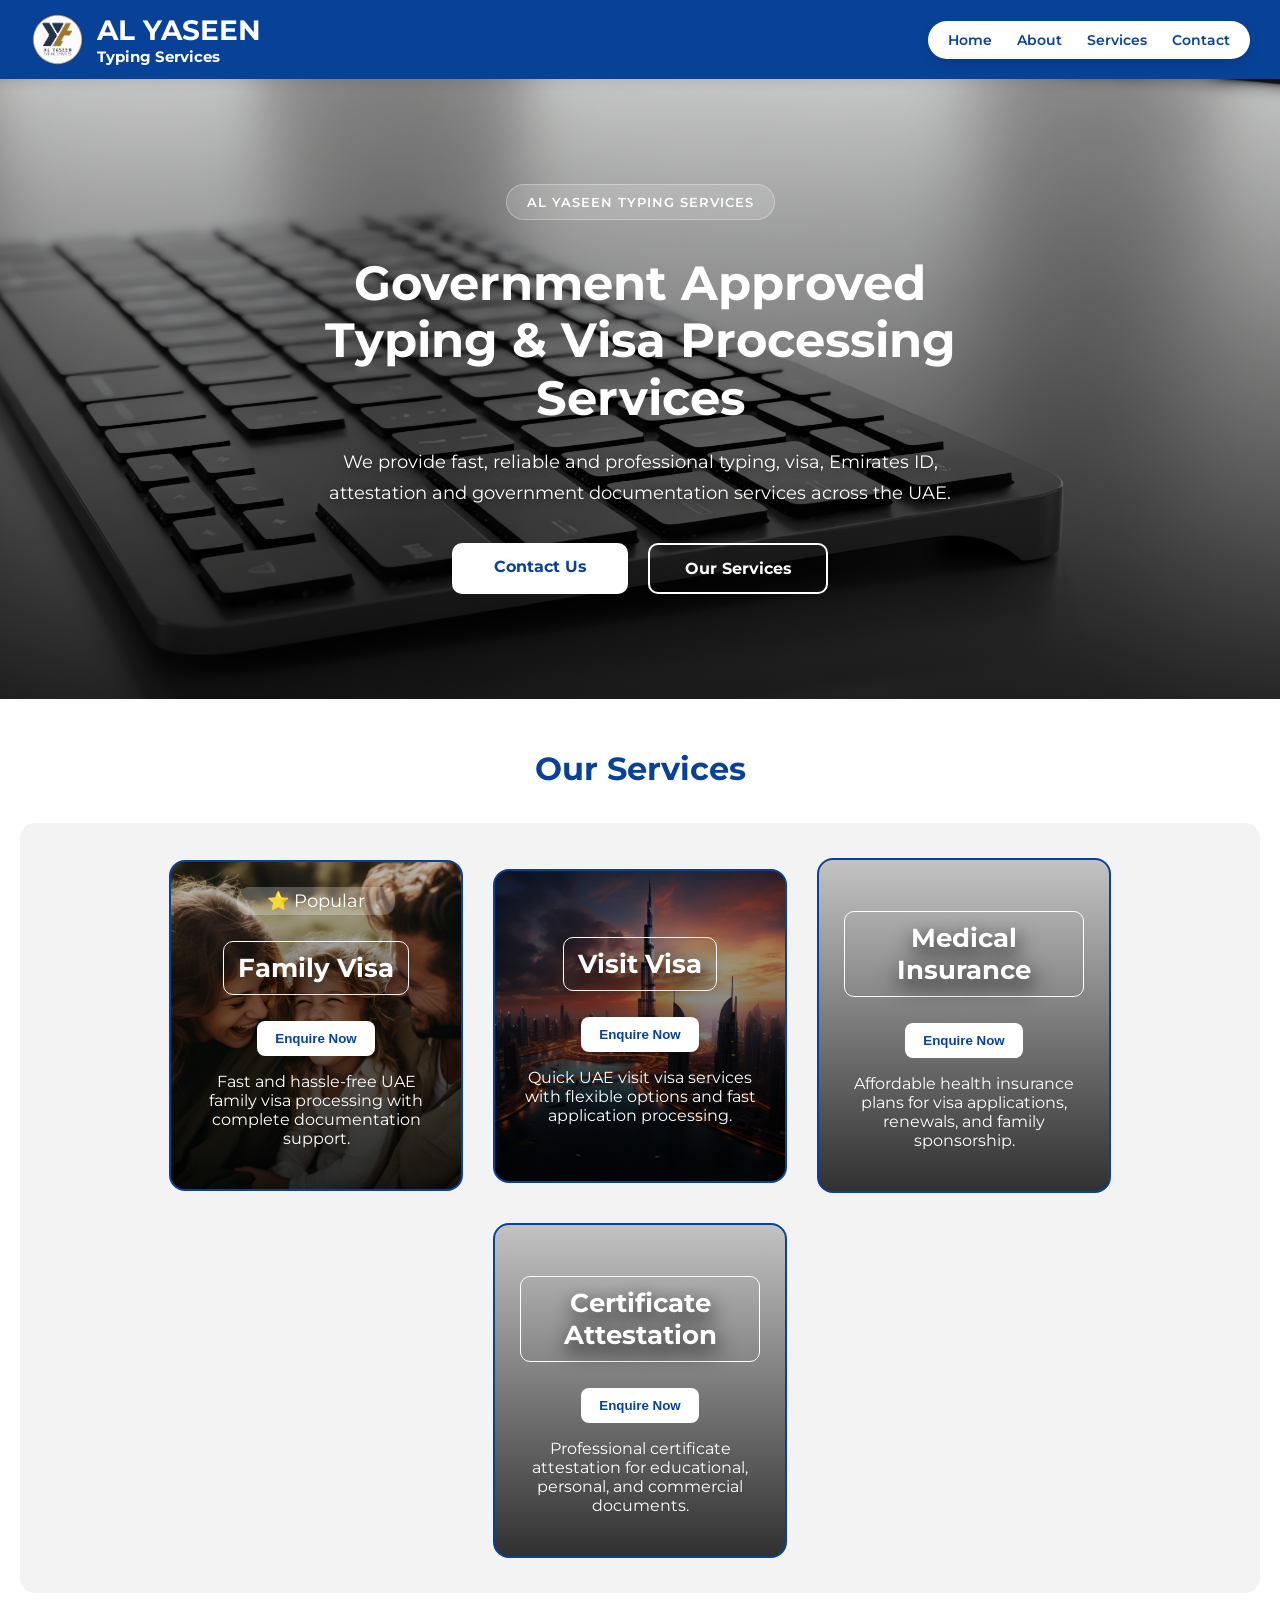
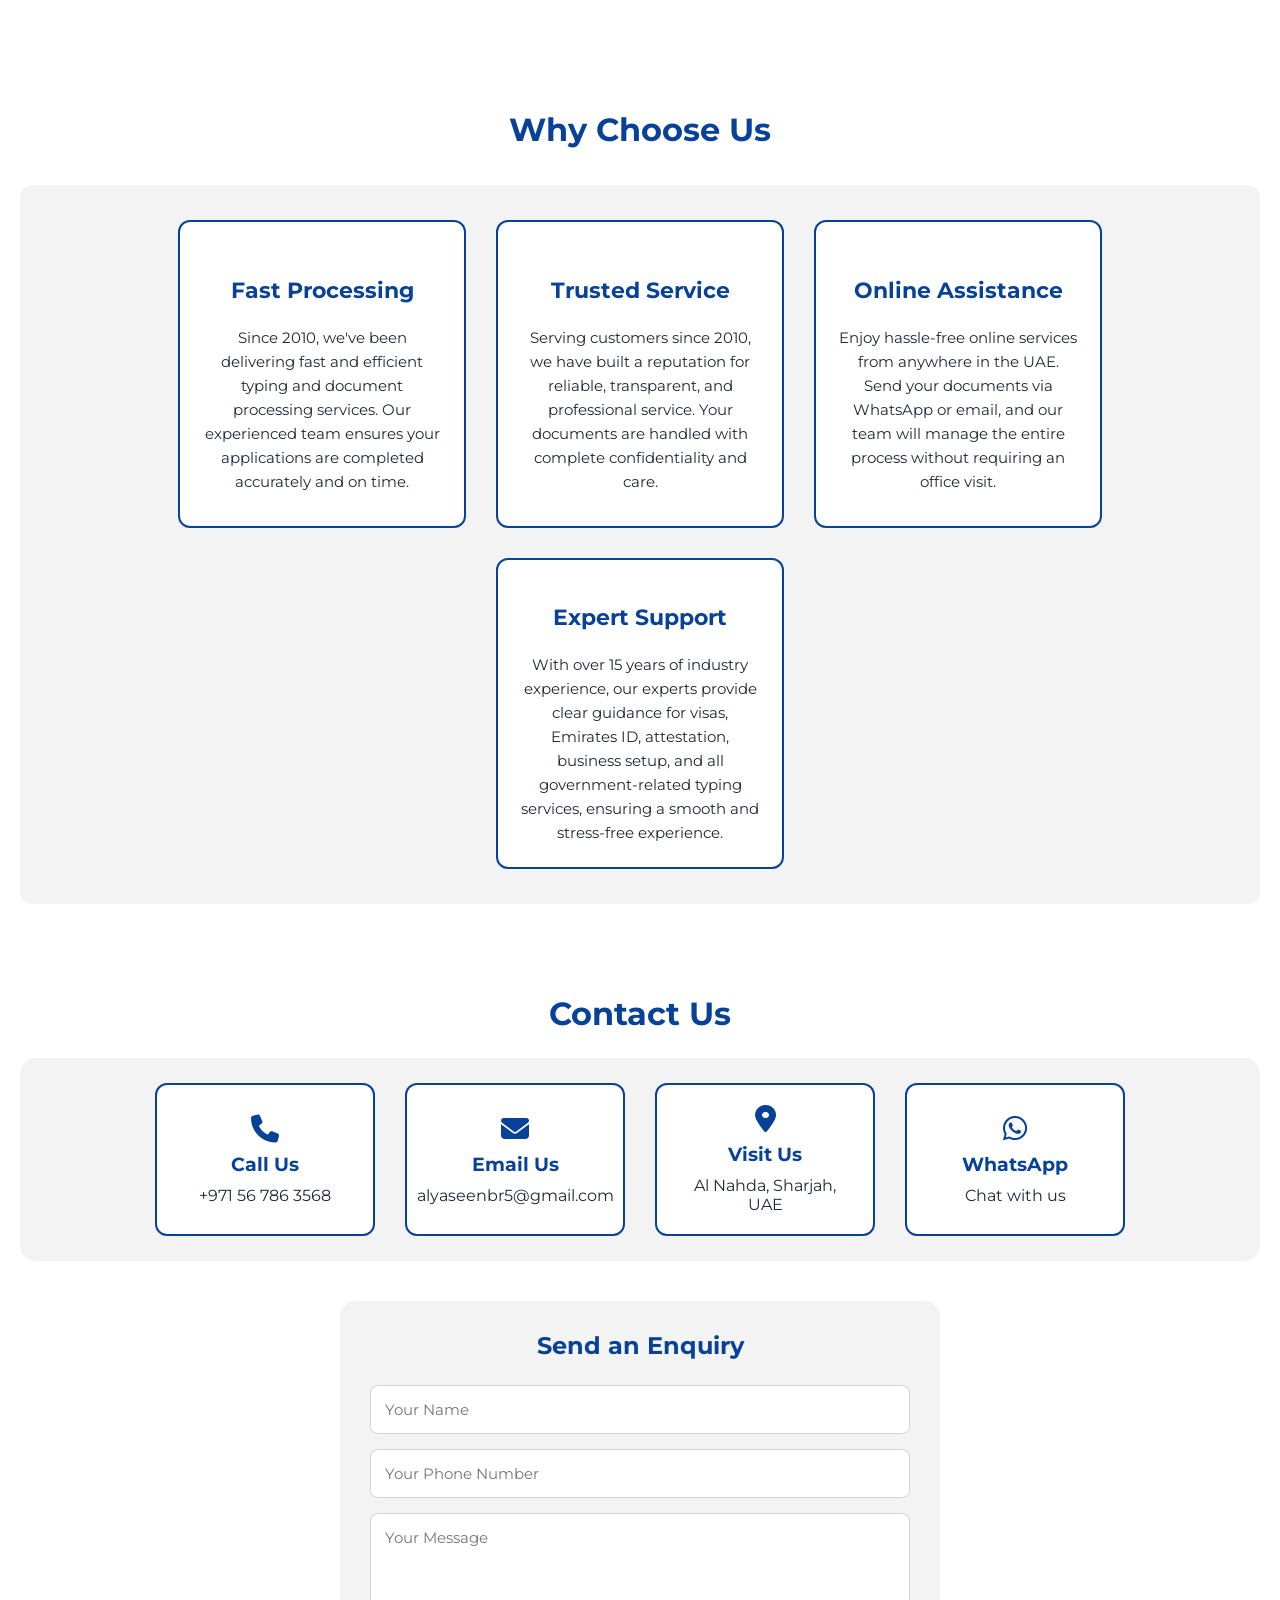
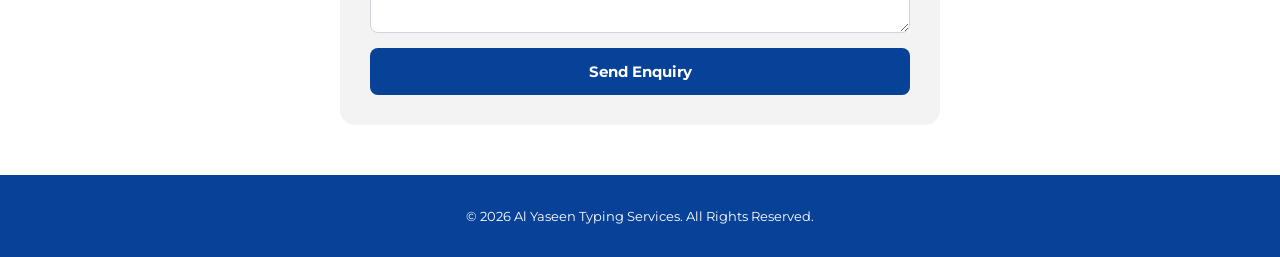
==== commit 8b6360c3: "js form" ====
--- a/index.html
+++ b/index.html
@@ -204,6 +204,35 @@
             <p>Chat with us</p>
 
         </a>
+
+    </div>
+
+    <div class="enquiry-form">
+
+        <h3>Send an Enquiry</h3>
+
+        <form id="enquiryForm">
+
+            <input
+                type="text"
+                id="customerName"
+                placeholder="Your Name"
+             >
+            <input
+                type="tel"
+                id="customerPhone"
+                placeholder="Your Phone Number"
+            >   
+            <textarea
+                id="customerMessage"
+                placeholder="Your Message"
+            ></textarea>
+
+            <button type="submit">
+                Send Enquiry
+            </button>
+
+        </form>
 
     </div>
 </section>
--- a/css/style.css
+++ b/css/style.css
@@ -476,6 +476,67 @@
     margin: 0 0 25px;
     font-size: 32px;
     color: var(--primary-color);
+}
+
+
+.enquiry-form{
+    max-width: 600px;
+    margin: 40px auto 0;
+    padding: 30px;
+    background-color: var(--background-color);
+    border-radius: 15px;
+    box-sizing: border-box;
+}
+
+.enquiry-form h3 {
+    margin: 0 0 25px;
+    color: var(--primary-color);
+    font-size: 24px;
+}
+
+#enquiryForm{
+    display: flex;
+    flex-direction: column;
+    gap: 15px;
+}
+
+#enquiryForm input,
+#enquiryForm textarea {
+    width: 100%;
+    padding: 14px;
+    border: 1px solid #d1d5db;
+    border-radius: 8px;
+    font-family: inherit;
+    font-size: 15px;
+    box-sizing: border-box;
+    outline: none;
+}
+
+#enquiryForm textarea {
+    min-height: 120px;
+    resize: vertical;
+}
+
+#enquiryForm input:focus,
+#enquiryForm textarea:focus {
+    border-color: var(--primary-color);
+}
+
+#enquiryForm button {
+    padding: 14px;
+    border: none;
+    border-radius: 8px;
+    background-color: var(--primary-color);
+    color: var(--white);
+    font-family: inherit;
+    font-size: 15px;
+    font-weight: 700;
+    cursor: pointer;
+    transition: 0.3s ease;
+}
+
+#enquiryForm button:hover {
+    background-color: var(--secondary-color);
 }
 
 footer {
